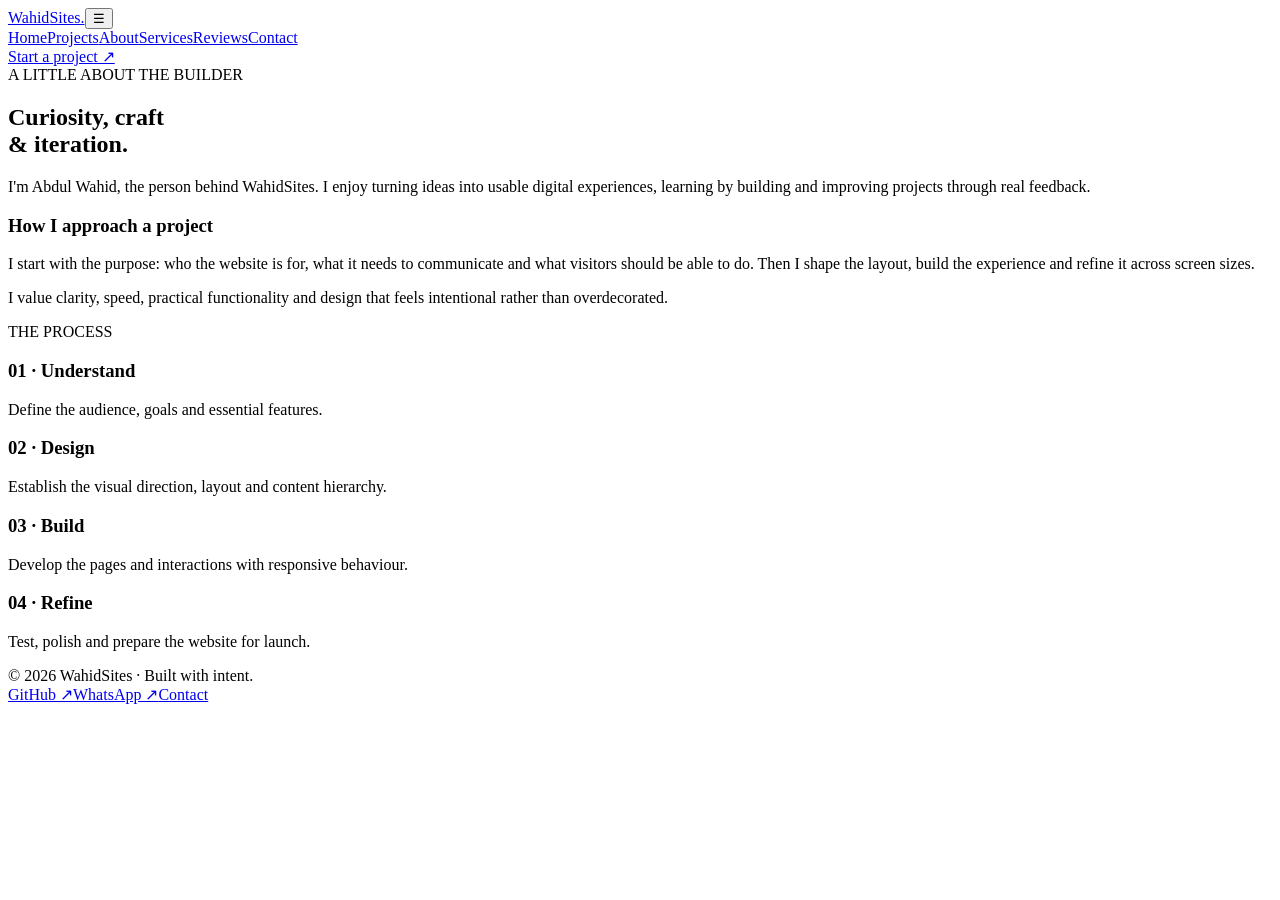
==== about.html @ 0c07602f "Add files via upload" ====
<!doctype html>
<html lang="en"><head><meta charset="utf-8"><meta name="viewport" content="width=device-width,initial-scale=1">
<title>About | WahidSites</title><meta name="description" content="WahidSites — thoughtful websites and digital experiences by Abdul Wahid.">
<link rel="stylesheet" href="assets/styles.css"></head><body>
<header><div class="wrap nav"><a class="brand" href="index.html">Wahid<span>Sites.</span></a><button class="menu" aria-label="Toggle navigation">☰</button><nav class="navlinks"><a href="index.html" class="">Home</a><a href="projects.html" class="">Projects</a><a href="about.html" class="active">About</a><a href="services.html" class="">Services</a><a href="reviews.html" class="">Reviews</a><a href="contact.html" class="">Contact</a></nav><a class="nav-cta" href="contact.html">Start a project ↗</a></div></header>
<main>
<section class="page-hero"><div class="wrap"><div class="eyebrow">A LITTLE ABOUT THE BUILDER</div><h1>Curiosity, craft<br><span class="gradient">& iteration.</span></h1><p>I'm Abdul Wahid, the person behind WahidSites. I enjoy turning ideas into usable digital experiences, learning by building and improving projects through real feedback.</p></div></section>
<section><div class="wrap split"><div class="panel"><h3>How I approach a project</h3><p>I start with the purpose: who the website is for, what it needs to communicate and what visitors should be able to do. Then I shape the layout, build the experience and refine it across screen sizes.</p><p class="muted">I value clarity, speed, practical functionality and design that feels intentional rather than overdecorated.</p></div><div><div class="eyebrow">THE PROCESS</div><div class="timeline"><div class="timeline-item"><h3>01 · Understand</h3><p>Define the audience, goals and essential features.</p></div><div class="timeline-item"><h3>02 · Design</h3><p>Establish the visual direction, layout and content hierarchy.</p></div><div class="timeline-item"><h3>03 · Build</h3><p>Develop the pages and interactions with responsive behaviour.</p></div><div class="timeline-item"><h3>04 · Refine</h3><p>Test, polish and prepare the website for launch.</p></div></div></div></div></section>
</main>
<footer><div class="wrap footer-inner"><span>© <span id="year">2026</span> WahidSites · Built with intent.</span><div class="footer-links"><a href="https://github.com/wahidsites" target="_blank">GitHub ↗</a><a href="https://wa.me/923219494745" target="_blank">WhatsApp ↗</a><a href="contact.html">Contact</a></div></div></footer>
<script src="assets/app.js"></script><script>document.getElementById('year').textContent=new Date().getFullYear()</script></body></html>
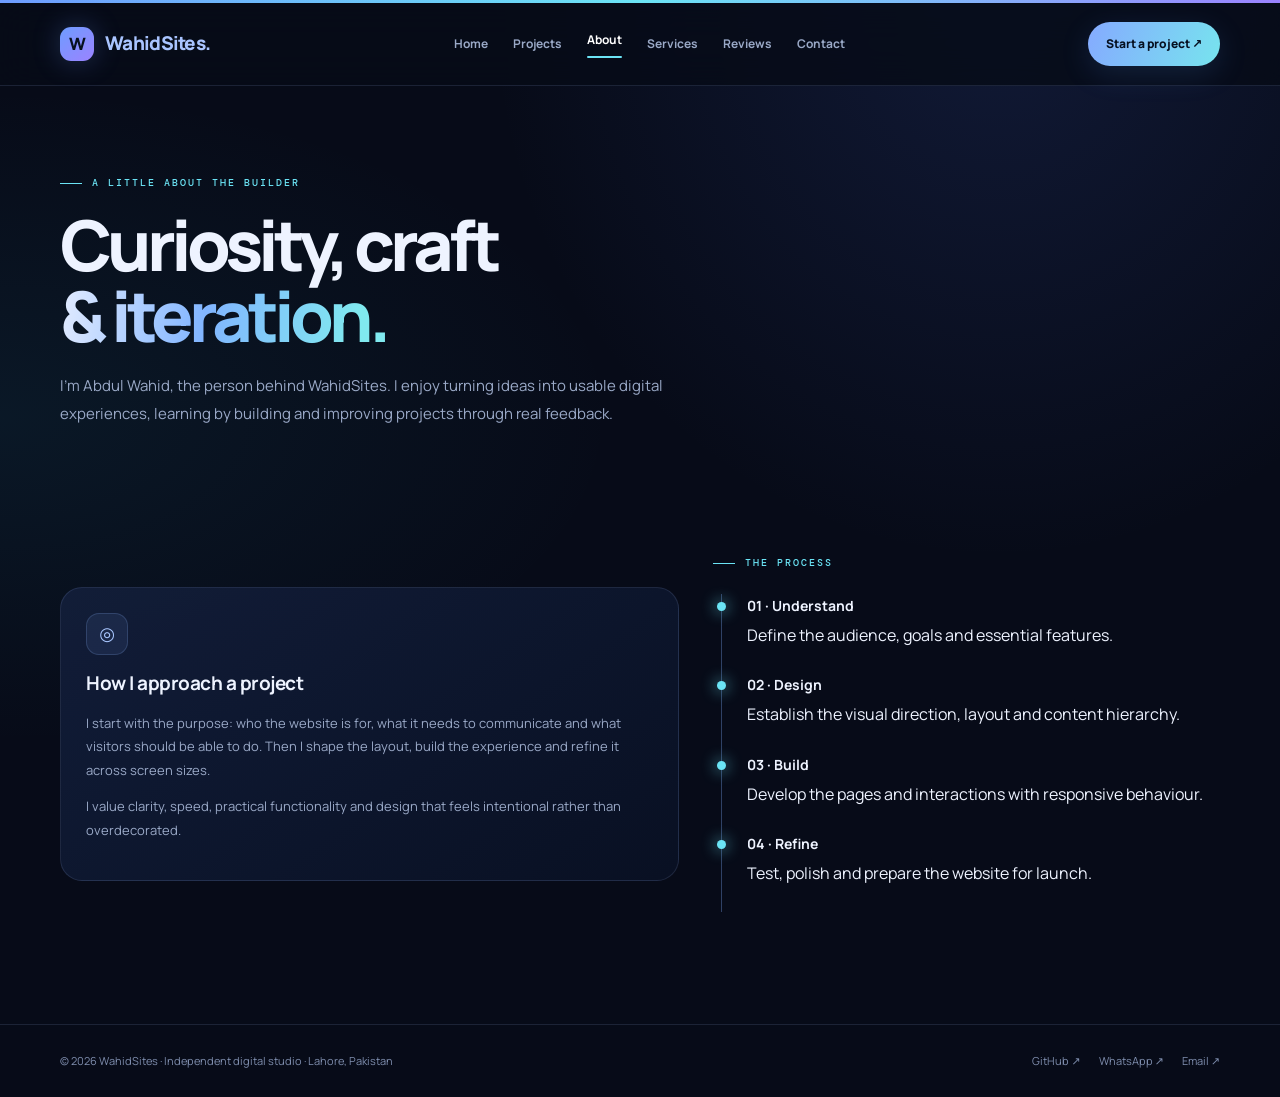
==== commit db4ca0f3: "Add files via upload" ====
--- a/about.html
+++ b/about.html
@@ -1,11 +1,11 @@
 <!doctype html>
 <html lang="en"><head><meta charset="utf-8"><meta name="viewport" content="width=device-width,initial-scale=1">
-<title>About | WahidSites</title><meta name="description" content="WahidSites — thoughtful websites and digital experiences by Abdul Wahid.">
-<link rel="stylesheet" href="assets/styles.css"></head><body>
-<header><div class="wrap nav"><a class="brand" href="index.html">Wahid<span>Sites.</span></a><button class="menu" aria-label="Toggle navigation">☰</button><nav class="navlinks"><a href="index.html" class="">Home</a><a href="projects.html" class="">Projects</a><a href="about.html" class="active">About</a><a href="services.html" class="">Services</a><a href="reviews.html" class="">Reviews</a><a href="contact.html" class="">Contact</a></nav><a class="nav-cta" href="contact.html">Start a project ↗</a></div></header>
+<title>About | WahidSites</title><meta name="description" content="WahidSites — modern websites and practical digital experiences by Abdul Wahid.">
+<meta name="theme-color" content="#070b18"><link rel="stylesheet" href="styles.css"></head><body>
+<div class="topline"></div><header><div class="wrap nav"><a class="brand" href="index.html"><span class="brandmark">W</span><span>Wahid<span>Sites.</span></span></a><button class="menu" aria-label="Toggle navigation">☰</button><nav class="navlinks"><a href="index.html" class="">Home</a><a href="projects.html" class="">Projects</a><a href="about.html" class="active">About</a><a href="services.html" class="">Services</a><a href="reviews.html" class="">Reviews</a><a href="contact.html" class="">Contact</a></nav><a class="nav-cta" href="contact.html">Start a project ↗</a></div></header>
 <main>
 <section class="page-hero"><div class="wrap"><div class="eyebrow">A LITTLE ABOUT THE BUILDER</div><h1>Curiosity, craft<br><span class="gradient">& iteration.</span></h1><p>I'm Abdul Wahid, the person behind WahidSites. I enjoy turning ideas into usable digital experiences, learning by building and improving projects through real feedback.</p></div></section>
-<section><div class="wrap split"><div class="panel"><h3>How I approach a project</h3><p>I start with the purpose: who the website is for, what it needs to communicate and what visitors should be able to do. Then I shape the layout, build the experience and refine it across screen sizes.</p><p class="muted">I value clarity, speed, practical functionality and design that feels intentional rather than overdecorated.</p></div><div><div class="eyebrow">THE PROCESS</div><div class="timeline"><div class="timeline-item"><h3>01 · Understand</h3><p>Define the audience, goals and essential features.</p></div><div class="timeline-item"><h3>02 · Design</h3><p>Establish the visual direction, layout and content hierarchy.</p></div><div class="timeline-item"><h3>03 · Build</h3><p>Develop the pages and interactions with responsive behaviour.</p></div><div class="timeline-item"><h3>04 · Refine</h3><p>Test, polish and prepare the website for launch.</p></div></div></div></div></section>
+<section><div class="wrap split"><div class="panel"><div class="iconbox">◎</div><h3>How I approach a project</h3><p>I start with the purpose: who the website is for, what it needs to communicate and what visitors should be able to do. Then I shape the layout, build the experience and refine it across screen sizes.</p><p>I value clarity, speed, practical functionality and design that feels intentional rather than overdecorated.</p></div><div><div class="eyebrow">THE PROCESS</div><div class="timeline"><div class="timeline-item"><h3>01 · Understand</h3><p>Define the audience, goals and essential features.</p></div><div class="timeline-item"><h3>02 · Design</h3><p>Establish the visual direction, layout and content hierarchy.</p></div><div class="timeline-item"><h3>03 · Build</h3><p>Develop the pages and interactions with responsive behaviour.</p></div><div class="timeline-item"><h3>04 · Refine</h3><p>Test, polish and prepare the website for launch.</p></div></div></div></div></section>
 </main>
-<footer><div class="wrap footer-inner"><span>© <span id="year">2026</span> WahidSites · Built with intent.</span><div class="footer-links"><a href="https://github.com/wahidsites" target="_blank">GitHub ↗</a><a href="https://wa.me/923219494745" target="_blank">WhatsApp ↗</a><a href="contact.html">Contact</a></div></div></footer>
-<script src="assets/app.js"></script><script>document.getElementById('year').textContent=new Date().getFullYear()</script></body></html>+<footer><div class="wrap footer-inner"><span>© <span data-year>2026</span> WahidSites · Independent digital studio · Lahore, Pakistan</span><div class="footer-links"><a href="https://github.com/wahidsites" target="_blank" rel="noopener">GitHub ↗</a><a href="https://wa.me/923219494745" target="_blank" rel="noopener">WhatsApp ↗</a><a href="mailto:abdulwahiddd801@gmail.com">Email ↗</a></div></div></footer>
+<script src="app.js"></script></body></html>
--- a/styles.css
+++ b/styles.css
@@ -0,0 +1,6 @@
+
+@import url('https://fonts.googleapis.com/css2?family=DM+Mono:wght@400;500&family=Manrope:wght@400;500;600;700;800&display=swap');
+:root{--bg:#070b18;--bg2:#0b1226;--panel:#101a33;--panel2:#121f3d;--line:rgba(166,190,255,.13);--text:#eef3ff;--muted:#9aa9c7;--blue:#6e9cff;--cyan:#6be4f5;--violet:#9b83ff;--radius:22px;--max:1160px}
+*{box-sizing:border-box}html{scroll-behavior:smooth}body{margin:0;background:radial-gradient(ellipse at 78% 0%,rgba(62,91,190,.18),transparent 36%),radial-gradient(ellipse at 0% 38%,rgba(41,157,188,.09),transparent 34%),var(--bg);color:var(--text);font-family:Manrope,system-ui,sans-serif;line-height:1.65}a{color:inherit;text-decoration:none}button,input,textarea,select{font:inherit}.wrap{width:min(var(--max),calc(100% - 44px));margin:auto}.topline{height:3px;background:linear-gradient(90deg,var(--blue),var(--cyan),var(--violet))}header{position:sticky;top:0;z-index:20;background:rgba(7,11,24,.82);backdrop-filter:blur(18px);border-bottom:1px solid var(--line)}.nav{height:82px;display:flex;align-items:center;justify-content:space-between;gap:24px}.brand{display:flex;align-items:center;gap:11px;font-size:19px;font-weight:800;letter-spacing:-.7px}.brandmark{width:34px;height:34px;border-radius:11px;display:grid;place-items:center;background:linear-gradient(140deg,var(--blue),var(--violet));color:#071020;font-size:17px;font-weight:900;box-shadow:0 0 28px #6e9cff44}.brand span:last-child{color:#a9c4ff}.navlinks{display:flex;align-items:center;gap:25px}.navlinks a{font-size:12px;color:var(--muted);font-weight:700;transition:.2s}.navlinks a:hover,.navlinks a.active{color:white}.navlinks a.active:after{content:"";display:block;height:2px;margin-top:7px;background:var(--cyan);border-radius:2px}.nav-cta,.btn{display:inline-flex;align-items:center;justify-content:center;gap:9px;padding:12px 18px;border-radius:999px;background:linear-gradient(110deg,#85aaff,#77e4ee);color:#061020;font-size:12px;font-weight:800;border:0;cursor:pointer;box-shadow:0 8px 30px #5c9dff25;transition:transform .2s,filter .2s}.nav-cta:hover,.btn:hover{transform:translateY(-2px);filter:brightness(1.08)}.btn.secondary{background:rgba(255,255,255,.035);border:1px solid var(--line);color:var(--text);box-shadow:none}.menu{display:none;background:none;color:white;border:1px solid var(--line);border-radius:10px;padding:8px 11px;font-size:18px}.hero{padding:100px 0 75px;min-height:590px;display:flex;align-items:center;position:relative;overflow:hidden}.hero:after{content:"";position:absolute;width:520px;height:520px;border:1px solid #8db5ff18;border-radius:50%;right:-100px;top:10px;box-shadow:0 0 0 55px #8db5ff08,0 0 0 110px #8db5ff05;pointer-events:none}.hero-inner{position:relative;z-index:1;max-width:850px}.eyebrow,.tag,.kicker{font:500 10px 'DM Mono',monospace;letter-spacing:2px;text-transform:uppercase;color:var(--cyan)}.eyebrow:before{content:"";display:inline-block;width:22px;height:1px;background:var(--cyan);vertical-align:middle;margin-right:10px}.hero h1,.page-hero h1{font-size:clamp(48px,7vw,88px);line-height:1.02;letter-spacing:-5px;margin:24px 0 22px;font-weight:800}.gradient{background:linear-gradient(100deg,#dce8ff 4%,#81b5ff 45%,#80e9ef 90%);-webkit-background-clip:text;background-clip:text;color:transparent}.hero p,.page-hero p{max-width:690px;color:var(--muted);font-size:16px;line-height:1.9}.actions{display:flex;gap:12px;flex-wrap:wrap;margin-top:30px}.meta-row{display:flex;gap:24px;flex-wrap:wrap;margin-top:46px;color:#a8b5d0;font-size:11px}.meta-row b{color:var(--cyan);margin-right:6px}.hero-art{position:absolute;right:5%;top:100px;width:290px;height:290px;border:1px solid #86b6ff2b;border-radius:50%;display:grid;place-items:center;opacity:.7}.hero-art:before,.hero-art:after{content:"";position:absolute;border:1px solid #86b6ff22;border-radius:50%;inset:24px}.hero-art:after{inset:58px}.orb{width:110px;height:110px;border-radius:35px;transform:rotate(45deg);background:linear-gradient(140deg,#80aaffaa,#65e2e8aa);box-shadow:0 0 80px #6eaaff66;display:grid;place-items:center}.orb span{transform:rotate(-45deg);font-size:44px;font-weight:800;color:#071326}section{padding:72px 0}.section-head{display:flex;align-items:end;justify-content:space-between;gap:30px;margin-bottom:30px}.section-head h2,.split h2,.cta h2{font-size:clamp(30px,4vw,46px);letter-spacing:-2px;line-height:1.12;margin:13px 0}.section-head p,.muted{color:var(--muted);max-width:620px}.grid{display:grid;grid-template-columns:repeat(3,1fr);gap:16px}.card,.panel{background:linear-gradient(145deg,rgba(19,31,60,.88),rgba(10,17,36,.88));border:1px solid var(--line);border-radius:var(--radius);padding:25px;position:relative;overflow:hidden}.card:before{content:"";position:absolute;inset:0 0 auto;height:1px;background:linear-gradient(90deg,transparent,#8abaff66,transparent)}.card h3,.panel h3{font-size:19px;letter-spacing:-.5px;margin:13px 0 9px}.card p,.panel p{color:var(--muted);font-size:13px;line-height:1.8}.card .tag{color:#a9bfff}.card-link{display:inline-flex;margin-top:14px;font-size:12px;font-weight:800;color:var(--cyan)}.iconbox{width:42px;height:42px;border-radius:13px;background:#7daaff18;border:1px solid #8ebaff30;display:grid;place-items:center;color:#a9c7ff;font-size:18px}.split{display:grid;grid-template-columns:1.1fr .9fr;gap:34px;align-items:center}.list{padding-left:18px;color:#c4cde0;font-size:13px}.list li{padding:7px 0}.stats{display:grid;grid-template-columns:repeat(3,1fr);gap:12px;margin-top:35px}.stat{padding:18px;border:1px solid var(--line);border-radius:16px;background:#ffffff05}.stat strong{display:block;font-size:25px}.stat span{color:var(--muted);font-size:11px}.page-hero{padding:90px 0 40px}.page-hero h1{font-size:clamp(44px,6vw,70px);margin:20px 0}.page-hero p{font-size:15px}.timeline{border-left:1px solid #7faeff55;margin:25px 0 0 8px;padding-left:25px}.timeline-item{position:relative;padding:0 0 20px}.timeline-item:before{content:"";position:absolute;width:9px;height:9px;background:var(--cyan);border-radius:50%;left:-30px;top:8px;box-shadow:0 0 15px #6be4f5}.timeline-item h3{font-size:14px;margin:0}.timeline-item p{margin:5px 0}.cta{padding:48px;border-radius:28px;border:1px solid #8abaff35;background:radial-gradient(ellipse at 85% 20%,#647dff2c,transparent 38%),linear-gradient(120deg,#121f40,#0d1830)}.cta p{max-width:600px;color:var(--muted);margin-bottom:25px}.filters{display:flex;gap:12px;margin-bottom:18px}.filters input,.field input,.field textarea,.field select{width:100%;background:#080f20;border:1px solid var(--line);border-radius:12px;padding:13px 14px;color:var(--text);outline:none}.filters input:focus,.field input:focus,.field textarea:focus,.field select:focus{border-color:#7dbaff88;box-shadow:0 0 0 3px #7dbaff12}.note{color:var(--muted);font-size:11px}.form{display:grid;gap:15px}.field label{display:block;font-size:11px;font-weight:800;margin-bottom:7px;color:#dce5fa}.field textarea{min-height:130px;resize:vertical}.field select option{background:#0b1226}.empty{grid-column:1/-1;border:1px dashed var(--line);border-radius:18px;padding:30px;color:var(--muted);text-align:center}.project-meta{display:flex;gap:7px;flex-wrap:wrap;margin-top:14px}.pill{font:10px 'DM Mono',monospace;color:#b9c9e9;background:#ffffff08;border:1px solid var(--line);padding:5px 8px;border-radius:99px}.review-note{padding:22px;border:1px dashed #8abaff55;border-radius:18px;color:var(--muted);font-size:13px}footer{border-top:1px solid var(--line);padding:27px 0;margin-top:40px}.footer-inner{display:flex;align-items:center;justify-content:space-between;gap:20px;color:#7f8eae;font-size:11px}.footer-links{display:flex;gap:18px}.footer-links a:hover{color:white}.mobile-only{display:none}
+@media(max-width:850px){.navlinks{gap:14px}.navlinks a{font-size:11px}.hero-art{right:-110px;opacity:.35}.grid{grid-template-columns:repeat(2,1fr)}}
+@media(max-width:650px){.wrap{width:min(100% - 30px,var(--max))}.nav{height:70px}.menu{display:block}.nav-cta{display:none}.navlinks{display:none;position:absolute;top:70px;left:0;right:0;padding:18px 22px 22px;background:#091124;border-bottom:1px solid var(--line);flex-direction:column;align-items:stretch;gap:0}.navlinks.open{display:flex}.navlinks a{padding:12px 0;font-size:13px}.navlinks a.active:after{display:none}.hero{padding:75px 0 60px;min-height:auto}.hero h1,.page-hero h1{letter-spacing:-3px}.hero-art{display:none}.hero p{font-size:14px}.meta-row{gap:12px;flex-direction:column;margin-top:30px}.section-head{align-items:start;flex-direction:column}.grid,.split{grid-template-columns:1fr}.stats{grid-template-columns:1fr 1fr}.page-hero{padding:65px 0 20px}section{padding:52px 0}.cta{padding:30px 23px}.footer-inner{align-items:flex-start;flex-direction:column}.footer-links{flex-wrap:wrap}.card,.panel{padding:22px}}
